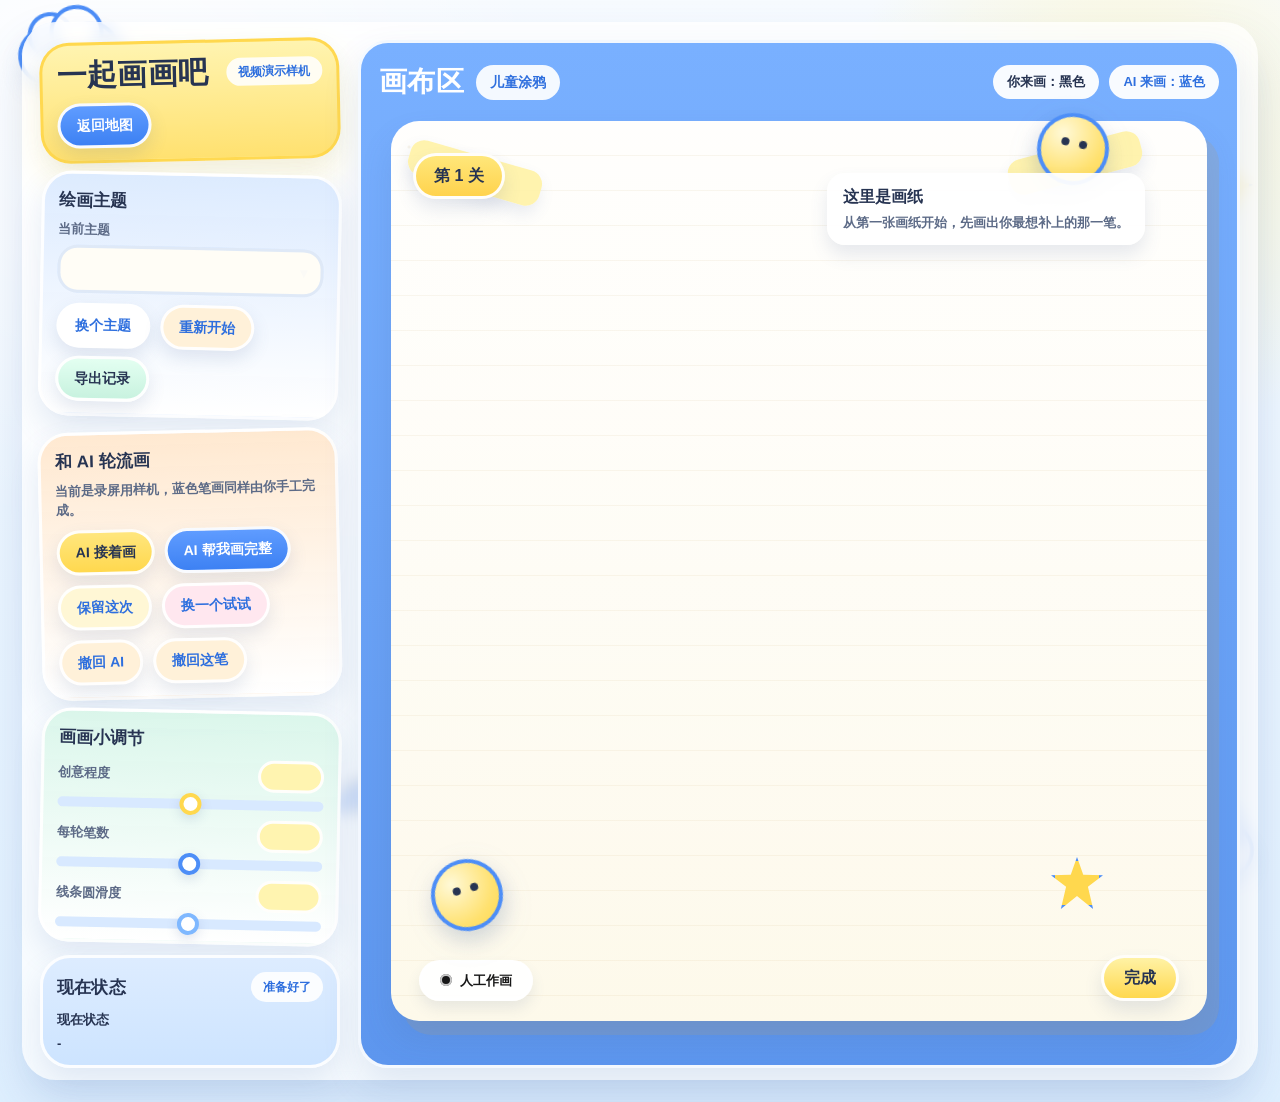
==== level.html @ 0982f095 "Split map and drawing into separate pages" ====
<!-- Copyright 2018 Google Inc. All Rights Reserved.
Licensed under the Apache License, Version 2.0 (the "License");
you may not use this file except in compliance with the License.
You may obtain a copy of the License at
    http://www.apache.org/licenses/LICENSE-2.0
Unless required by applicable law or agreed to in writing, software
distributed under the License is distributed on an "AS IS" BASIS,
WITHOUT WARRANTIES OR CONDITIONS OF ANY KIND, either express or implied.
See the License for the specific language governing permissions and
limitations under the License.
==============================================================================-->
<!DOCTYPE html>
<html>
  <head>
    <meta charset="utf-8">
    <meta http-equiv="X-UA-Compatible" content="IE=edge,chrome=1">
    <meta name="viewport" content="width=device-width, minimum-scale=1.0, initial-scale=1, user-scalable=yes">
    <meta http-equiv="Cache-Control" content="no-cache, no-store, must-revalidate">
    <meta http-equiv="Pragma" content="no-cache">
    <meta http-equiv="Expires" content="0">
    <link rel="stylesheet" href="./style.css?v=20260629-split">
    <title>一起画画吧 | 关卡画布</title>
  </head>
  <body>
    <div class="page-decor decor-cloud decor-cloud-left"></div>
    <div class="page-decor decor-cloud decor-cloud-right"></div>
    <div class="page-decor decor-star decor-star-top"></div>
    <div class="page-decor decor-star decor-star-right"></div>
    <div class="page-decor decor-rainbow"></div>
    <div class="page-decor decor-crayon"></div>

    <div class="app-shell">
      <section class="level-screen">
        <aside class="sidebar">
          <section class="card hero-card tilt-left">
            <div class="hero-card-top">
              <h1>一起画画吧</h1>
              <span class="hero-pill">视频演示样机</span>
            </div>
            <div class="button-row button-row-single hero-button-row">
              <button id="btnBackToMap">返回地图</button>
            </div>
          </section>

          <section class="card panel-card panel-blue tilt-right">
            <h2>绘画主题</h2>
            <label class="control-group control-block">
              <span class="control-label">当前主题</span>
              <div class="select-shell">
                <select id="selectModels"></select>
              </div>
            </label>
            <div class="button-row">
              <button id="btnRandom">换个主题</button>
              <button id="btnClear">重新开始</button>
            </div>
            <div class="button-row button-row-single">
              <button id="btnExport">导出记录</button>
            </div>
          </section>

          <section class="card panel-card panel-peach tilt-left">
            <h2>和 AI 轮流画</h2>
            <p class="panel-help">当前是录屏用样机，蓝色笔画同样由你手工完成。</p>
            <div class="button-row">
              <button id="btnGenerateAI">AI 接着画</button>
              <button id="btnGenerateFullAI">AI 帮我画完整</button>
            </div>
            <div class="button-row">
              <button id="btnKeepAI">保留这次</button>
              <button id="btnRetryAI">换一个试试</button>
            </div>
            <div class="button-row">
              <button id="btnUndoAI">撤回 AI</button>
              <button id="btnUndoUser">撤回这笔</button>
            </div>
          </section>

          <section class="card panel-card panel-mint tilt-right">
            <h2>画画小调节</h2>
            <div class="controls slider-stack">
              <label class="control-group control-slider">
                <div class="slider-head">
                  <span class="control-label">创意程度</span>
                  <input id="valueTemperature" type="number" min="0" max="1" step="0.05">
                </div>
                <input id="inputTemperature" type="range" min="0" max="1" step="0.05">
              </label>

              <label class="control-group control-slider">
                <div class="slider-head">
                  <span class="control-label">每轮笔数</span>
                  <input id="valueAIStrokeCount" type="number" min="1" max="5" step="1">
                </div>
                <input id="inputAIStrokeCount" type="range" min="1" max="5" step="1">
              </label>

              <label class="control-group control-slider">
                <div class="slider-head">
                  <span class="control-label">线条圆滑度</span>
                  <input id="valueSmoothingLevel" type="number" min="0" max="4" step="1">
                </div>
                <input id="inputSmoothingLevel" type="range" min="0" max="4" step="1">
              </label>
            </div>
          </section>

          <section class="card status-panel">
            <div class="status-top">
              <h2>现在状态</h2>
              <span class="status-badge" id="textLastAction">准备好了</span>
            </div>
            <div class="status-main">
              <div class="status-item">
                <strong>现在状态</strong>
                <span id="textStatusMessage">-</span>
              </div>
            </div>
          </section>
        </aside>

        <main class="stage">
          <div class="stage-card">
            <div class="stage-header">
              <div class="stage-header-main">
                <h2>画布区</h2>
                <span class="stage-theme-pill" id="textCurrentTheme">儿童涂鸦</span>
              </div>
              <div class="legend-pills">
                <span class="legend-pill legend-user">你来画：黑色</span>
                <span class="legend-pill legend-ai">AI 来画：蓝色</span>
              </div>
            </div>

            <div class="sketch-board">
              <div class="paper-tape paper-tape-left"></div>
              <div class="paper-tape paper-tape-right"></div>
              <div class="level-badge" id="textBoardLevel">第 1 关</div>
              <div class="board-note">
                <strong id="textBoardNoteTitle">这里是画纸</strong>
                <span id="textBoardNoteDescription">从第一张画纸开始，先画出你最想补上的那一笔。</span>
              </div>
              <div class="board-smile board-smile-top"></div>
              <div class="board-smile board-smile-bottom"></div>
              <div class="board-star board-star-bottom"></div>
              <div id="sketch">
                <canvas id="drawCanvas"></canvas>
                <div class="role-sticker role-human" id="roleSticker">人工作画</div>
                <button class="finish-sticker" id="btnFinish" type="button">完成</button>
                <div class="level-modal" id="levelModal" hidden>
                  <div class="level-modal-backdrop" data-close-modal="true"></div>
                  <div class="level-modal-card" role="dialog" aria-modal="true" aria-labelledby="levelModalTitle">
                    <div class="modal-star"></div>
                    <p class="level-modal-kicker">太棒啦</p>
                    <h3 id="levelModalTitle">闯关成功</h3>
                    <p class="level-modal-copy">这张画纸已经完成啦，回到地图继续冒险吧。</p>
                    <div class="level-modal-actions">
                      <button class="modal-secondary" id="btnCloseModal" type="button">再看一眼</button>
                      <button class="modal-primary" id="btnNextLevel" type="button">回到地图</button>
                    </div>
                  </div>
                </div>
              </div>
            </div>
          </div>
        </main>
      </section>
    </div>
    <script src="level-data.js"></script>
    <script src="ui-demo.js"></script>
  </body>
</html>
---- style.css ----
* {
  box-sizing: border-box;
}

:root {
  --bg-top: #f7fbff;
  --bg-bottom: #dff0ff;
  --ink: #273452;
  --muted: #5d6b87;
  --blue: #4d8ef7;
  --blue-deep: #2e6fde;
  --blue-soft: #dbeaff;
  --yellow: #ffd84e;
  --yellow-deep: #f7c52d;
  --yellow-soft: #fff4b7;
  --mint: #d9f6ea;
  --peach: #ffe7cd;
  --pink: #ffd9ef;
  --paper: #fffdf3;
  --paper-line: rgba(199, 171, 114, 0.16);
  --paper-dot: rgba(199, 171, 114, 0.18);
  --white: #ffffff;
  --shadow-soft: 0 18px 36px rgba(73, 104, 169, 0.14);
  --shadow-card: 0 14px 30px rgba(80, 110, 176, 0.14);
  --shadow-button: 0 8px 18px rgba(74, 99, 149, 0.14);
}

html,
body {
  min-height: 100%;
}

body {
  margin: 0;
  padding: 22px;
  overflow-x: hidden;
  color: var(--ink);
  background:
    radial-gradient(circle at 10% 10%, rgba(255, 255, 255, 0.9) 0%, transparent 28%),
    radial-gradient(circle at 88% 14%, rgba(255, 245, 189, 0.7) 0%, transparent 20%),
    linear-gradient(180deg, var(--bg-top) 0%, var(--bg-bottom) 100%);
  font: 400 16px/1.5 "Microsoft YaHei", "Noto Sans SC", "PingFang SC", "Segoe UI", sans-serif;
  -webkit-font-smoothing: antialiased;
  overscroll-behavior: none;
}

button,
select,
input {
  font: inherit;
}

button,
select,
input,
.role-sticker,
.finish-sticker {
  touch-action: manipulation;
}

.page-decor {
  position: fixed;
  z-index: 0;
  pointer-events: none;
}

.decor-cloud {
  width: 102px;
  height: 58px;
  border: 4px solid var(--blue);
  border-radius: 999px;
  background: rgba(255, 255, 255, 0.95);
  box-shadow: 0 12px 22px rgba(80, 110, 176, 0.1);
}

.decor-cloud::before,
.decor-cloud::after {
  content: "";
  position: absolute;
  border-radius: 999px;
  border: 4px solid var(--blue);
  background: rgba(255, 255, 255, 0.95);
}

.decor-cloud::before {
  left: 8px;
  top: -18px;
  width: 38px;
  height: 38px;
}

.decor-cloud::after {
  right: 10px;
  top: -22px;
  width: 46px;
  height: 46px;
}

.decor-cloud-left {
  top: 24px;
  left: 18px;
  transform: rotate(-7deg);
}

.decor-cloud-right {
  right: 26px;
  bottom: 24px;
  transform: rotate(9deg);
}

.decor-star,
.board-star {
  width: 52px;
  height: 52px;
  border: 4px solid var(--blue);
  background: var(--yellow);
  clip-path: polygon(50% 0%, 62% 34%, 100% 35%, 71% 57%, 81% 100%, 50% 75%, 19% 100%, 29% 57%, 0% 35%, 38% 34%);
}

.decor-star-top {
  top: 110px;
  left: 430px;
  transform: rotate(-12deg);
}

.decor-star-right {
  top: 160px;
  right: 28px;
  transform: rotate(14deg);
}

.decor-rainbow {
  right: 116px;
  bottom: 36px;
  width: 90px;
  height: 46px;
  border-top: 9px solid var(--blue);
  border-left: 9px solid transparent;
  border-right: 9px solid transparent;
  border-radius: 90px 90px 0 0;
}

.decor-rainbow::before,
.decor-rainbow::after {
  content: "";
  position: absolute;
  border-radius: 90px 90px 0 0;
}

.decor-rainbow::before {
  top: 8px;
  left: 8px;
  right: 8px;
  height: 24px;
  border-top: 9px solid var(--yellow);
}

.decor-rainbow::after {
  top: 18px;
  left: 18px;
  right: 18px;
  height: 16px;
  border-top: 9px solid #ffb7d8;
}

.decor-crayon {
  left: 340px;
  bottom: 98px;
  width: 104px;
  height: 30px;
  border: 3px solid var(--ink);
  border-radius: 18px;
  background: linear-gradient(90deg, #4d8ef7 0 76%, #86b4ff 76% 100%);
  transform: rotate(-16deg);
}

.decor-crayon::before {
  content: "";
  position: absolute;
  left: -18px;
  top: 4px;
  border-top: 11px solid transparent;
  border-bottom: 11px solid transparent;
  border-right: 18px solid var(--blue);
}

.decor-crayon::after {
  content: "";
  position: absolute;
  right: 14px;
  top: 4px;
  bottom: 4px;
  width: 16px;
  border-left: 3px solid rgba(255, 255, 255, 0.5);
  border-right: 3px solid rgba(255, 255, 255, 0.5);
}

.app-shell {
  position: relative;
  z-index: 1;
  max-width: 1600px;
  margin: 0 auto;
  padding: 18px 18px 12px;
  border-radius: 34px;
  background: rgba(255, 255, 255, 0.74);
  box-shadow: 0 24px 48px rgba(75, 108, 175, 0.16);
  backdrop-filter: blur(8px);
}

.map-screen,
.level-screen {
  width: 100%;
  animation: screenPop 0.28s ease;
}

.level-screen {
  display: flex;
  gap: 18px;
  align-items: stretch;
}

.map-shell {
  display: flex;
  gap: 18px;
  align-items: stretch;
  min-height: calc(100vh - 108px);
}

.map-sidebar {
  width: 320px;
  flex: 0 0 320px;
  display: flex;
  flex-direction: column;
  gap: 14px;
}

.map-stage {
  flex: 1 1 auto;
  min-width: 0;
  display: flex;
}

.map-board {
  position: relative;
  flex: 1 1 auto;
  min-height: 780px;
  padding: 24px;
  border-radius: 32px;
  border: 3px solid rgba(255, 255, 255, 0.94);
  background: linear-gradient(180deg, #7eb5ff 0%, #5f97ef 100%);
  box-shadow: var(--shadow-soft);
}

.map-board-header {
  display: flex;
  align-items: flex-start;
  justify-content: space-between;
  gap: 16px;
  margin-bottom: 18px;
  color: var(--white);
}

.map-board-title h2 {
  margin: 8px 0 0;
  font-size: 34px;
  line-height: 1.05;
  font-weight: 900;
}

.map-title-pill {
  display: inline-flex;
  align-items: center;
  min-height: 32px;
  padding: 5px 14px;
  border-radius: 999px;
  background: rgba(255, 255, 255, 0.92);
  color: var(--blue-deep);
  font-size: 13px;
  font-weight: 900;
}

.map-board-legend {
  display: flex;
  flex-wrap: wrap;
  justify-content: flex-end;
  gap: 10px;
}

.map-progress-stack {
  display: flex;
  flex-direction: column;
  gap: 10px;
  margin-top: 10px;
}

.map-progress-badge,
.map-current-card {
  padding: 12px 14px;
  border-radius: 22px;
  background: rgba(255, 255, 255, 0.84);
  box-shadow: 0 10px 18px rgba(71, 96, 149, 0.09);
}

.map-progress-badge strong,
.map-current-card p {
  display: block;
}

.map-progress-badge strong {
  font-size: 13px;
  color: var(--muted);
}

.map-progress-badge span {
  display: inline-block;
  margin-top: 4px;
  font-size: 24px;
  font-weight: 900;
  color: var(--ink);
}

.map-current-sticker {
  display: inline-flex;
  align-items: center;
  min-height: 36px;
  padding: 7px 16px;
  border-radius: 999px;
  background: linear-gradient(180deg, #fff1a3 0%, #ffd84e 100%);
  font-weight: 900;
  box-shadow: 0 8px 14px rgba(71, 96, 149, 0.1);
}

.map-current-card p {
  margin: 10px 0 0;
  color: var(--muted);
  font-size: 14px;
  font-weight: 700;
}

.map-network {
  position: relative;
  min-height: 660px;
  border-radius: 30px;
  overflow: hidden;
  background:
    radial-gradient(circle at 18% 16%, rgba(255, 255, 255, 0.28) 0%, transparent 20%),
    radial-gradient(circle at 82% 22%, rgba(255, 244, 182, 0.34) 0%, transparent 18%),
    linear-gradient(180deg, rgba(255, 255, 255, 0.18) 0%, rgba(255, 255, 255, 0.08) 100%);
}

.map-path {
  position: absolute;
  inset: 0;
  width: 100%;
  height: 100%;
}

.map-path path {
  fill: none;
  stroke: rgba(255, 248, 219, 0.98);
  stroke-width: 24;
  stroke-linecap: round;
  stroke-dasharray: 20 18;
  filter: drop-shadow(0 8px 12px rgba(71, 96, 149, 0.12));
}

.map-decoration {
  position: absolute;
  pointer-events: none;
}

.map-decoration-cloud {
  width: 88px;
  height: 48px;
  border: 4px solid rgba(255, 255, 255, 0.98);
  border-radius: 999px;
  background: rgba(255, 255, 255, 0.88);
  box-shadow: 0 10px 16px rgba(71, 96, 149, 0.08);
}

.map-decoration-cloud::before,
.map-decoration-cloud::after {
  content: "";
  position: absolute;
  border-radius: 999px;
  background: inherit;
  border: inherit;
}

.map-decoration-cloud::before {
  left: 10px;
  top: -16px;
  width: 28px;
  height: 28px;
}

.map-decoration-cloud::after {
  right: 8px;
  top: -18px;
  width: 34px;
  height: 34px;
}

.map-cloud-one {
  left: 54px;
  top: 40px;
  transform: rotate(-6deg);
}

.map-cloud-two {
  right: 78px;
  top: 112px;
  transform: rotate(9deg);
}

.map-decoration-star {
  width: 44px;
  height: 44px;
  border: 4px solid var(--blue);
  background: var(--yellow);
  clip-path: polygon(50% 0%, 62% 34%, 100% 35%, 71% 57%, 81% 100%, 50% 75%, 19% 100%, 29% 57%, 0% 35%, 38% 34%);
}

.map-star-one {
  right: 164px;
  bottom: 112px;
  transform: rotate(10deg);
}

.map-star-two {
  left: 280px;
  bottom: 70px;
  transform: rotate(-12deg);
}

.level-node {
  position: absolute;
  width: 148px;
  min-height: 120px;
  padding: 14px 12px 12px;
  border: 4px solid rgba(255, 255, 255, 0.96);
  border-radius: 34px;
  background: linear-gradient(180deg, #fffdf5 0%, #ffeeb8 100%);
  color: var(--ink);
  box-shadow: 0 14px 22px rgba(71, 96, 149, 0.16);
  display: flex;
  flex-direction: column;
  align-items: center;
  justify-content: center;
  gap: 8px;
  text-align: center;
  transform: rotate(-2deg);
}

.level-node:nth-of-type(even) {
  transform: rotate(2deg);
}

.level-node:hover:not([disabled]) {
  transform: translateY(-3px) rotate(0deg) scale(1.02);
}

.level-node-num {
  display: inline-flex;
  align-items: center;
  justify-content: center;
  width: 42px;
  height: 42px;
  border-radius: 50%;
  background: linear-gradient(180deg, #5f9cff 0%, #3d81f3 100%);
  color: var(--white);
  font-size: 20px;
  font-weight: 900;
  box-shadow: inset 0 -3px 0 rgba(0, 0, 0, 0.08);
}

.level-node-title {
  font-size: 15px;
  line-height: 1.2;
  font-weight: 900;
}

.level-node::after {
  content: "可进入";
  display: inline-flex;
  align-items: center;
  justify-content: center;
  min-height: 28px;
  padding: 3px 12px;
  border-radius: 999px;
  background: rgba(255, 255, 255, 0.88);
  color: var(--muted);
  font-size: 12px;
  font-weight: 900;
}

.level-node.is-recommended {
  background: linear-gradient(180deg, #fff7b9 0%, #ffd95d 100%);
  box-shadow:
    0 18px 28px rgba(255, 216, 78, 0.24),
    0 14px 22px rgba(71, 96, 149, 0.14);
}

.level-node.is-recommended::after {
  content: "当前关";
  color: var(--blue-deep);
}

.level-node.is-completed {
  background: linear-gradient(180deg, #ecfff6 0%, #d5f4e5 100%);
}

.level-node.is-completed::before {
  content: "★";
  position: absolute;
  top: -14px;
  right: -10px;
  display: inline-flex;
  align-items: center;
  justify-content: center;
  width: 38px;
  height: 38px;
  border: 3px solid rgba(255, 255, 255, 0.96);
  border-radius: 50%;
  background: linear-gradient(180deg, #ffe77a 0%, #ffd34d 100%);
  color: var(--ink);
  font-size: 16px;
  box-shadow: 0 8px 14px rgba(71, 96, 149, 0.14);
}

.level-node.is-completed::after {
  content: "已完成";
  color: #15714d;
}

.level-node.is-selected {
  outline: 4px solid rgba(255, 255, 255, 0.85);
  outline-offset: 4px;
}

.level-node-1 {
  left: 72px;
  top: 78px;
}

.level-node-2 {
  left: 264px;
  top: 150px;
}

.level-node-3 {
  left: 462px;
  top: 224px;
}

.level-node-4 {
  left: 648px;
  top: 182px;
}

.level-node-5 {
  right: 130px;
  top: 286px;
}

.level-node-6 {
  right: 54px;
  bottom: 70px;
}

.sidebar {
  width: 300px;
  flex: 0 0 300px;
  display: flex;
  flex-direction: column;
  gap: 12px;
  align-self: stretch;
}

.stage {
  flex: 1 1 auto;
  min-width: 0;
  display: flex;
  align-self: stretch;
}

.card,
.stage-card {
  position: relative;
  overflow: visible;
  border-radius: 30px;
  border: 3px solid rgba(255, 255, 255, 0.92);
  box-shadow: var(--shadow-card);
}

.card {
  padding: 14px 14px 12px;
}

.tilt-left {
  transform: rotate(-1.3deg);
}

.tilt-right {
  transform: rotate(1.2deg);
}

.hero-card {
  background: linear-gradient(180deg, #fff4b0 0%, #ffe170 100%);
  border-color: rgba(255, 216, 78, 0.96);
  box-shadow:
    0 18px 34px rgba(255, 216, 78, 0.2),
    0 8px 18px rgba(77, 142, 247, 0.08);
}

.hero-card-top {
  display: flex;
  align-items: center;
  justify-content: space-between;
  gap: 12px;
}

.hero-card h1,
.panel-card h2,
.status-panel h2,
.stage-header h2 {
  margin: 0;
  font-weight: 900;
  letter-spacing: 0.01em;
}

.hero-card h1 {
  font-size: 30px;
  line-height: 1.08;
}

.hero-card p,
.panel-help {
  margin: 6px 0 0;
  color: var(--muted);
  font-weight: 700;
  font-size: 13px;
}

.hero-pill,
.status-badge,
.legend-pill,
.board-footer-pill,
.status-tag {
  display: inline-flex;
  align-items: center;
  justify-content: center;
  border-radius: 999px;
  font-weight: 800;
}

.hero-pill {
  min-height: 28px;
  padding: 4px 12px;
  background: rgba(255, 255, 255, 0.88);
  color: var(--blue-deep);
  font-size: 12px;
}

.panel-card {
  background: rgba(255, 255, 255, 0.97);
}

.panel-blue {
  background: linear-gradient(180deg, rgba(219, 234, 255, 0.95) 0%, rgba(255, 255, 255, 0.96) 100%);
}

.panel-peach {
  background: linear-gradient(180deg, rgba(255, 231, 205, 0.92) 0%, rgba(255, 255, 255, 0.97) 100%);
}

.panel-mint {
  background: linear-gradient(180deg, rgba(217, 246, 234, 0.94) 0%, rgba(255, 255, 255, 0.97) 100%);
}

.panel-card h2,
.status-panel h2 {
  font-size: 17px;
}

.control-group {
  display: flex;
  flex-direction: column;
  gap: 6px;
}

.control-block {
  margin-top: 6px;
}

.control-label {
  color: var(--muted);
  font-size: 13px;
  font-weight: 800;
}

.select-shell {
  position: relative;
}

.select-shell::after {
  content: "▾";
  position: absolute;
  right: 16px;
  top: 50%;
  transform: translateY(-50%);
  color: var(--blue-deep);
  font-size: 14px;
  font-weight: 900;
  pointer-events: none;
}

.sidebar button,
.sidebar select,
.sidebar input,
.sidebar label {
  position: relative;
  z-index: 2;
}

select {
  width: 100%;
  height: 48px;
  padding: 0 44px 0 16px;
  border: 3px solid rgba(77, 142, 247, 0.18);
  border-radius: 20px;
  outline: none;
  appearance: none;
  background: rgba(255, 253, 246, 0.98);
  color: var(--ink);
  font-weight: 800;
}

.button-row {
  display: flex;
  flex-wrap: wrap;
  gap: 10px;
  margin-top: 10px;
}

.button-row-single {
  margin-top: 8px;
}

button {
  min-height: 42px;
  padding: 9px 16px;
  border: 3px solid rgba(255, 255, 255, 0.96);
  border-radius: 999px;
  background: var(--white);
  color: var(--blue-deep);
  font-size: 14px;
  font-weight: 900;
  cursor: pointer;
  box-shadow: var(--shadow-button);
  transition: transform 0.14s ease, box-shadow 0.14s ease, background 0.14s ease;
}

button:hover:not([disabled]) {
  transform: translateY(-2px) scale(1.015);
}

button:active:not([disabled]) {
  transform: translateY(1px) scale(0.995);
}

button[disabled] {
  opacity: 0.46;
  cursor: not-allowed;
}

#btnGenerateAI {
  background: linear-gradient(180deg, #ffe67d 0%, #ffd84e 100%);
  color: var(--ink);
}

#btnGenerateFullAI {
  background: linear-gradient(180deg, #5f9cff 0%, #3d81f3 100%);
  color: var(--white);
}

#btnKeepAI {
  background: #fff7d5;
}

#btnRetryAI {
  background: #ffe7ef;
}

#btnUndoAI,
#btnUndoUser,
#btnClear {
  background: #fff1d9;
}

#btnExport {
  background: linear-gradient(180deg, #e3fff1 0%, #c8f2df 100%);
  color: var(--ink);
}

.slider-stack {
  display: flex;
  flex-direction: column;
  gap: 10px;
  margin-top: 6px;
}

.control-slider {
  gap: 8px;
}

.slider-head {
  display: flex;
  align-items: center;
  justify-content: space-between;
  gap: 10px;
}

.slider-head input[type="number"] {
  width: 66px;
  height: 32px;
  border: 3px solid rgba(255, 255, 255, 0.95);
  border-radius: 999px;
  background: #fff4b0;
  color: var(--blue-deep);
  text-align: center;
  font-weight: 900;
  outline: none;
}

input[type="range"] {
  width: 100%;
  height: 10px;
  margin: 0;
  outline: none;
  appearance: none;
  border-radius: 999px;
  background: #d8e9ff;
}

input[type="range"]::-webkit-slider-thumb {
  appearance: none;
  width: 22px;
  height: 22px;
  border: 4px solid var(--yellow);
  border-radius: 50%;
  background: var(--white);
  box-shadow: 0 4px 12px rgba(75, 102, 159, 0.18);
}

#inputAIStrokeCount::-webkit-slider-thumb {
  border-color: var(--blue);
}

#inputSmoothingLevel::-webkit-slider-thumb {
  border-color: #7fb8ff;
}

.status-panel {
  flex: 1 1 auto;
  display: flex;
  flex-direction: column;
  justify-content: flex-start;
  background: linear-gradient(180deg, #ddecff 0%, #cde4ff 100%);
}

.status-panel.card {
  margin-top: auto;
}

.status-top {
  display: flex;
  align-items: center;
  justify-content: space-between;
  gap: 8px;
}

.status-badge {
  min-height: 30px;
  padding: 5px 12px;
  background: rgba(255, 255, 255, 0.9);
  color: var(--blue-deep);
  font-size: 12px;
}

.status-main {
  margin-top: 8px;
}

.status-item {
  display: flex;
  flex-direction: column;
  gap: 4px;
  font-size: 13px;
}

.status-item span {
  font-weight: 800;
}

.status-tags {
  display: flex;
  flex-wrap: wrap;
  gap: 8px;
  margin-top: 10px;
}

.status-tag {
  min-height: 30px;
  padding: 6px 10px;
  gap: 4px;
  background: rgba(255, 255, 255, 0.9);
  font-size: 11px;
  color: var(--ink);
}

.stage-card {
  flex: 1 1 auto;
  height: 100%;
  min-height: 0;
  padding: 18px 18px 16px;
  background: linear-gradient(180deg, #79b0ff 0%, #5d96ee 100%);
  box-shadow: var(--shadow-soft);
}

.stage-header {
  display: flex;
  align-items: center;
  justify-content: space-between;
  gap: 16px;
  margin-bottom: 10px;
  color: var(--white);
}

.stage-header-main {
  display: flex;
  align-items: center;
  gap: 12px;
  flex-wrap: wrap;
}

.stage-theme-pill {
  display: inline-flex;
  align-items: center;
  min-height: 34px;
  padding: 7px 14px;
  border-radius: 999px;
  background: rgba(255, 255, 255, 0.92);
  color: var(--blue-deep);
  font-size: 14px;
  font-weight: 900;
}

.hero-button-row {
  margin-top: 12px;
}

#btnBackToMap,
#btnStartCurrentLevel {
  background: linear-gradient(180deg, #5f9cff 0%, #3d81f3 100%);
  color: var(--white);
}

.legend-map-current {
  color: var(--blue-deep);
}

.legend-map-done {
  color: #15714d;
}

.legend-map-free {
  color: var(--ink);
}

.stage-header h2 {
  font-size: 28px;
}

.legend-pills {
  display: flex;
  flex-wrap: wrap;
  justify-content: flex-end;
  gap: 10px;
}

.legend-pill {
  min-height: 34px;
  padding: 7px 14px;
  background: rgba(255, 255, 255, 0.95);
  color: var(--ink);
  font-size: 13px;
}

.legend-ai {
  color: var(--blue-deep);
}

.sketch-board {
  position: relative;
  min-height: 0;
  border-radius: 30px;
}

.paper-tape {
  position: absolute;
  z-index: 3;
  width: 136px;
  height: 36px;
  border-radius: 14px;
  background: rgba(255, 242, 168, 0.92);
  box-shadow: 0 8px 16px rgba(75, 102, 159, 0.12);
}

.paper-tape-left {
  left: 28px;
  top: 34px;
  transform: rotate(16deg);
}

.paper-tape-right {
  right: 76px;
  top: 24px;
  transform: rotate(-15deg);
}

.board-note {
  position: absolute;
  top: 52px;
  right: 74px;
  z-index: 4;
  display: flex;
  flex-direction: column;
  gap: 4px;
  padding: 12px 16px;
  border-radius: 18px;
  background: rgba(255, 255, 255, 0.94);
  box-shadow: 0 10px 18px rgba(71, 96, 149, 0.13);
}

.board-note strong {
  font-size: 16px;
}

.board-note span {
  color: var(--muted);
  font-size: 13px;
  font-weight: 700;
}

.board-smile {
  position: absolute;
  z-index: 3;
  width: 72px;
  height: 72px;
  border: 4px solid var(--blue);
  border-radius: 50%;
  background: radial-gradient(circle at 30% 28%, #fff9d7 0%, #ffe16f 66%, #ffd84e 100%);
  box-shadow: 0 10px 18px rgba(71, 96, 149, 0.14);
  filter: drop-shadow(0 8px 14px rgba(74, 99, 149, 0.12));
  pointer-events: none;
}

.board-smile::before,
.board-smile::after {
  content: "";
  position: absolute;
  top: 22px;
  width: 8px;
  height: 8px;
  border-radius: 50%;
  background: var(--ink);
}

.board-smile::before {
  left: 19px;
}

.board-smile::after {
  right: 19px;
}

.board-smile-top {
  top: -8px;
  right: 110px;
  transform: rotate(12deg);
}

.board-smile-bottom {
  left: 52px;
  bottom: 90px;
  transform: rotate(-15deg);
}

.board-smile-top::selection,
.board-smile-bottom::selection {
  background: transparent;
}

.board-star-bottom {
  position: absolute;
  right: 116px;
  bottom: 112px;
  z-index: 3;
  filter: drop-shadow(0 8px 14px rgba(74, 99, 149, 0.12));
}

.level-badge,
.role-sticker,
.finish-sticker,
.level-modal-kicker {
  display: inline-flex;
  align-items: center;
  justify-content: center;
  border-radius: 999px;
  font-weight: 900;
}

.level-badge {
  position: absolute;
  top: 32px;
  left: 34px;
  z-index: 4;
  min-height: 42px;
  padding: 8px 18px;
  border: 3px solid rgba(255, 255, 255, 0.96);
  background: linear-gradient(180deg, #ffe77a 0%, #ffd34d 100%);
  color: var(--ink);
  box-shadow: 0 10px 18px rgba(71, 96, 149, 0.13);
}

#sketch {
  position: relative;
  z-index: 2;
  width: calc(100% - 24px);
  max-width: 1160px;
  height: 900px;
  margin: 18px auto 0;
  overflow: hidden;
  border-radius: 28px;
  background:
    linear-gradient(180deg, rgba(255, 255, 255, 0.72) 0%, rgba(255, 255, 255, 0.5) 100%),
    linear-gradient(180deg, #fffdf7 0%, #fbf3d5 100%);
  box-shadow:
    12px 14px 0 rgba(183, 157, 107, 0.18),
    0 18px 32px rgba(74, 99, 149, 0.14);
}

#sketch::before {
  content: "";
  position: absolute;
  inset: 0;
  pointer-events: none;
  background:
    radial-gradient(circle at 18px 26px, var(--paper-dot) 0 1px, transparent 2px),
    radial-gradient(circle at 52px 46px, var(--paper-dot) 0 1px, transparent 2px),
    repeating-linear-gradient(180deg, transparent 0 34px, var(--paper-line) 34px 35px);
  opacity: 0.65;
}

#sketch canvas {
  display: block;
  width: 100% !important;
  height: 100% !important;
  border-radius: 28px;
  touch-action: none;
  -webkit-user-select: none;
  user-select: none;
  -webkit-touch-callout: none;
}

.role-sticker {
  position: absolute;
  left: 28px;
  bottom: 20px;
  z-index: 3;
  min-height: 36px;
  padding: 8px 18px;
  border: 3px solid rgba(255, 255, 255, 0.96);
  background: rgba(255, 255, 255, 0.92);
  color: var(--ink);
  font-size: 13px;
  box-shadow: 0 8px 14px rgba(71, 96, 149, 0.11);
}

.role-sticker::before {
  content: "";
  width: 12px;
  height: 12px;
  margin-right: 8px;
  border-radius: 50%;
  background: currentColor;
  box-shadow: inset 0 0 0 2px rgba(255, 255, 255, 0.76);
}

.role-human {
  background: rgba(255, 255, 255, 0.92);
  color: #171717;
}

.role-ai {
  background: rgba(225, 238, 255, 0.96);
  color: #3972ff;
}

.finish-sticker {
  position: absolute;
  right: 28px;
  bottom: 20px;
  z-index: 3;
  min-height: 44px;
  padding: 8px 20px;
  border: 3px solid rgba(255, 255, 255, 0.96);
  background: linear-gradient(180deg, #fff2a5 0%, #ffd84e 100%);
  color: var(--ink);
  font-size: 16px;
  box-shadow: 0 10px 18px rgba(71, 96, 149, 0.14);
}

.finish-sticker:hover:not([disabled]) {
  transform: translateY(-2px) rotate(-1deg);
}

.level-modal[hidden] {
  display: none;
}

.level-modal {
  position: absolute;
  inset: 0;
  z-index: 6;
}

.level-modal-backdrop {
  position: absolute;
  inset: 0;
  background: rgba(39, 52, 82, 0.22);
  backdrop-filter: blur(4px);
}

.level-modal-card {
  position: absolute;
  top: 50%;
  left: 50%;
  width: min(460px, calc(100% - 36px));
  padding: 26px 24px 22px;
  border: 4px solid rgba(255, 255, 255, 0.98);
  border-radius: 34px;
  background:
    radial-gradient(circle at top left, rgba(255, 255, 255, 0.85) 0%, transparent 28%),
    linear-gradient(180deg, #fff8cf 0%, #ffe6b7 100%);
  box-shadow: 0 28px 48px rgba(39, 52, 82, 0.24);
  transform: translate(-50%, -50%) rotate(-1deg);
  text-align: center;
}

.modal-star {
  position: absolute;
  top: -22px;
  right: 24px;
  width: 54px;
  height: 54px;
  border: 4px solid var(--blue);
  background: var(--yellow);
  clip-path: polygon(50% 0%, 62% 34%, 100% 35%, 71% 57%, 81% 100%, 50% 75%, 19% 100%, 29% 57%, 0% 35%, 38% 34%);
  transform: rotate(14deg);
}

.level-modal-kicker {
  min-height: 32px;
  padding: 4px 14px;
  margin: 0 auto 10px;
  background: rgba(255, 255, 255, 0.92);
  color: var(--blue-deep);
  font-size: 13px;
}

.level-modal-card h3 {
  margin: 0;
  font-size: 34px;
  line-height: 1.08;
}

.level-modal-copy {
  margin: 12px 0 0;
  color: var(--muted);
  font-size: 15px;
  font-weight: 700;
}

.level-modal-actions {
  display: flex;
  justify-content: center;
  gap: 12px;
  margin-top: 18px;
}

.modal-primary {
  background: linear-gradient(180deg, #5f9cff 0%, #3d81f3 100%);
  color: var(--white);
}

.modal-secondary {
  background: rgba(255, 255, 255, 0.94);
  color: var(--ink);
}

@keyframes screenPop {
  from {
    opacity: 0;
    transform: translateY(10px);
  }

  to {
    opacity: 1;
    transform: translateY(0);
  }
}

@media (pointer: coarse) {
  body {
    padding: 18px;
  }

  .app-shell {
    padding: 20px 20px 16px;
  }

  button {
    min-height: 52px;
    padding: 12px 18px;
    font-size: 16px;
  }

  select {
    height: 56px;
    padding-inline: 18px 50px;
    font-size: 16px;
  }

  .slider-head input[type="number"] {
    width: 78px;
    height: 40px;
    font-size: 16px;
  }

  input[type="range"] {
    height: 14px;
  }

  input[type="range"]::-webkit-slider-thumb {
    width: 28px;
    height: 28px;
  }

  .control-label,
  .panel-help,
  .status-item,
  .legend-pill,
  .role-sticker,
  .finish-sticker {
    font-size: 15px;
  }

  .role-sticker {
    min-height: 44px;
    padding: 10px 20px;
  }

  .finish-sticker {
    min-height: 52px;
    padding: 10px 24px;
    font-size: 18px;
  }

  .level-modal-actions button {
    min-height: 52px;
  }

  .level-node {
    width: 164px;
    min-height: 130px;
    padding: 16px 14px 14px;
  }

  .level-node-num {
    width: 48px;
    height: 48px;
    font-size: 22px;
  }
}

select:focus-visible,
button:focus-visible,
input:focus-visible {
  outline: 3px solid rgba(255, 216, 78, 0.95);
  outline-offset: 2px;
}

@media (max-width: 1220px) {
  .sidebar {
    width: 100%;
    flex-basis: auto;
  }

  .map-shell,
  .level-screen {
    flex-direction: column;
    min-height: auto;
  }

  .map-sidebar {
    width: 100%;
    flex-basis: auto;
  }

  .map-board {
    min-height: 860px;
  }

  .map-board-header {
    flex-direction: column;
    align-items: flex-start;
  }

  .stage-card {
    min-height: 760px;
  }

  .stage-header {
    flex-direction: column;
    align-items: flex-start;
  }

  .board-note {
    right: 30px;
  }

  #sketch {
    width: 100%;
    height: 68vw;
    max-height: 760px;
  }
}

@media (max-width: 1220px) and (min-width: 900px) and (orientation: landscape) {
  body {
    padding: 12px;
  }

  .map-shell,
  .level-screen {
    flex-direction: row;
    align-items: stretch;
    gap: 14px;
    min-height: calc(100vh - 24px);
  }

  .map-sidebar,
  .sidebar {
    width: 292px;
    flex: 0 0 292px;
    gap: 10px;
  }

  .card {
    padding: 12px 12px 10px;
  }

  .hero-card h1 {
    font-size: 26px;
  }

  .panel-card h2,
  .status-panel h2 {
    font-size: 16px;
  }

  .status-tags {
    gap: 6px;
  }

  .status-tag {
    min-height: 28px;
    padding: 5px 8px;
  }

  .map-stage,
  .stage {
    min-width: 0;
  }

  .map-board {
    min-height: 0;
    height: 100%;
    padding: 18px;
  }

  .map-network {
    min-height: 520px;
  }

  .level-node {
    width: 132px;
    min-height: 106px;
    padding: 12px 10px 10px;
  }

  .level-node-title {
    font-size: 14px;
  }

  .level-node-1 {
    left: 36px;
    top: 78px;
  }

  .level-node-2 {
    left: 190px;
    top: 140px;
  }

  .level-node-3 {
    left: 340px;
    top: 206px;
  }

  .level-node-4 {
    left: 502px;
    top: 168px;
  }

  .level-node-5 {
    right: 110px;
    top: 258px;
  }

  .level-node-6 {
    right: 26px;
    bottom: 54px;
  }

  .stage-card {
    min-height: 0;
    height: 100%;
    padding: 14px 14px 12px;
  }

  .stage-header {
    flex-direction: row;
    align-items: center;
    margin-bottom: 8px;
  }

  .stage-header h2 {
    font-size: 24px;
  }

  .legend-pills {
    gap: 8px;
  }

  .legend-pill {
    min-height: 30px;
    padding: 6px 12px;
    font-size: 12px;
  }

  .board-note {
    right: 26px;
    top: 46px;
    max-width: 240px;
  }

  #sketch {
    width: 100%;
    height: min(70vh, 760px);
    min-height: 520px;
    margin-top: 12px;
  }

  .role-sticker {
    left: 18px;
    bottom: 16px;
  }

  .finish-sticker {
    right: 18px;
    bottom: 16px;
  }
}

@media (max-width: 820px) {
  body {
    padding: 14px;
  }

  .app-shell {
    padding: 18px;
    border-radius: 28px;
  }

  .card,
  .stage-card {
    border-radius: 28px;
  }

  .map-board {
    min-height: 980px;
    padding: 18px;
  }

  .map-network {
    min-height: 860px;
  }

  .button-row {
    flex-direction: column;
  }

  button {
    width: 100%;
  }

  .board-note,
  .board-smile,
  .board-star-bottom,
  .level-badge {
    display: none;
  }

  .role-sticker,
  .finish-sticker {
    bottom: 14px;
  }

  .role-sticker {
    left: 14px;
    padding-inline: 14px;
  }

  .finish-sticker {
    right: 14px;
    min-height: 40px;
    padding-inline: 16px;
  }

  .level-modal-card {
    width: min(420px, calc(100% - 24px));
    padding: 22px 18px 18px;
    transform: translate(-50%, -50%);
  }

  .level-modal-card h3 {
    font-size: 28px;
  }

  .level-modal-actions {
    flex-direction: column;
  }

  .level-node {
    width: 132px;
    min-height: 106px;
    padding: 12px 10px 10px;
  }

  .level-node-title {
    font-size: 14px;
  }

  .level-node-1 {
    left: 18px;
    top: 96px;
  }

  .level-node-2 {
    right: 18px;
    top: 192px;
  }

  .level-node-3 {
    left: 42px;
    top: 328px;
  }

  .level-node-4 {
    right: 28px;
    top: 454px;
  }

  .level-node-5 {
    left: 44px;
    top: 592px;
    right: auto;
  }

  .level-node-6 {
    right: 18px;
    left: auto;
    bottom: 72px;
  }

  .map-path path {
    stroke-width: 18;
  }

  #sketch {
    min-height: 520px;
    height: 62vw;
    margin-top: 34px;
    width: 100%;
  }
}
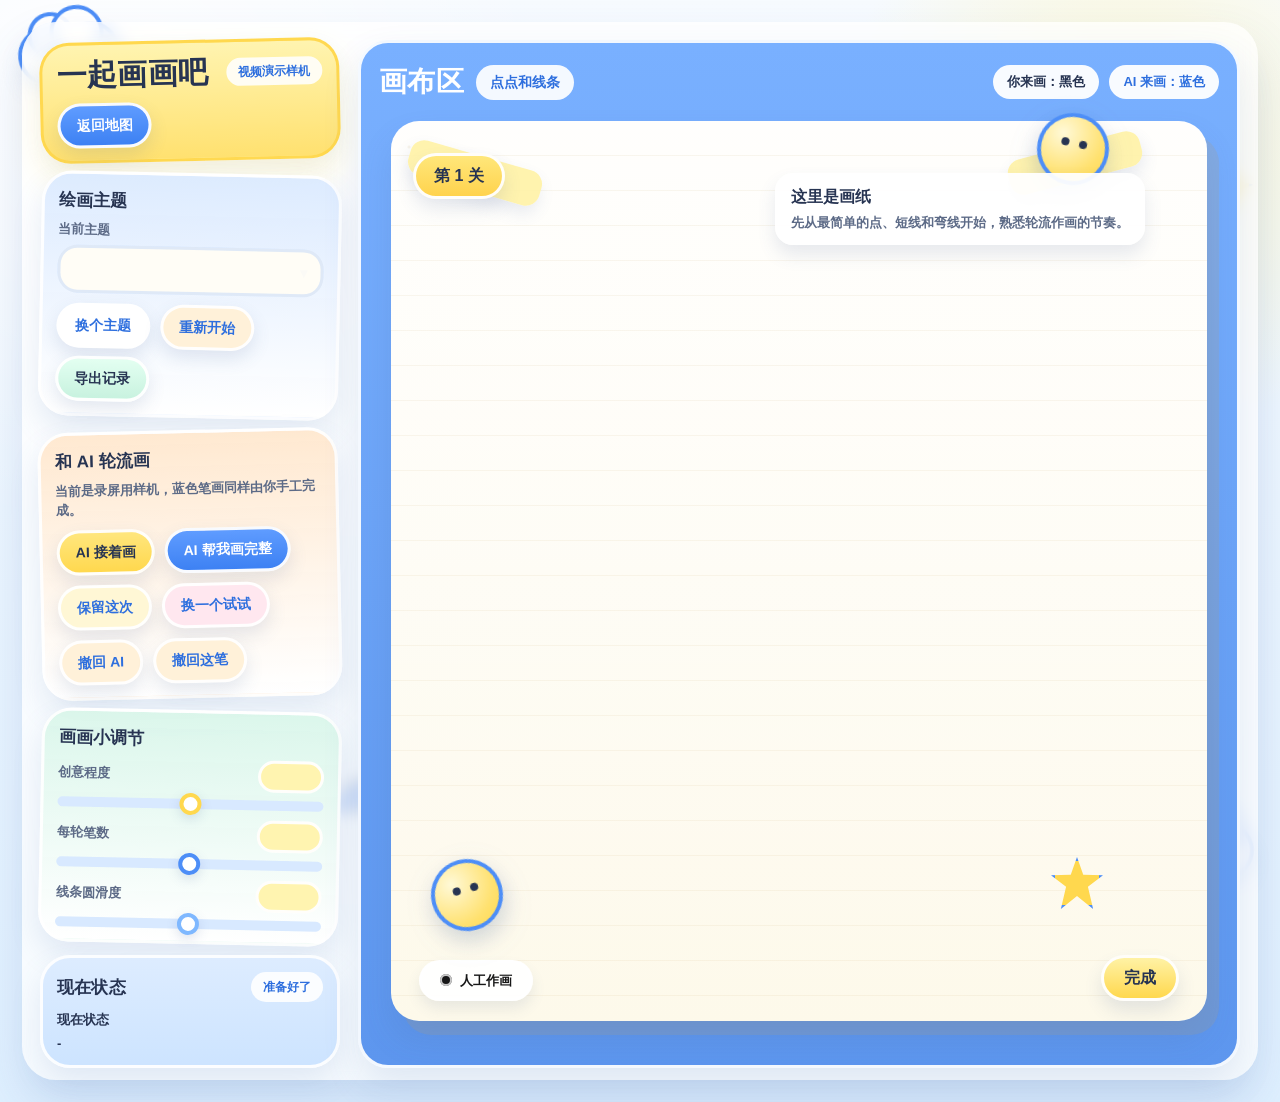
==== commit 3070cb4f: "Make map levels open canvas via direct links" ====
--- a/level.html
+++ b/level.html
@@ -124,7 +124,7 @@
             <div class="stage-header">
               <div class="stage-header-main">
                 <h2>画布区</h2>
-                <span class="stage-theme-pill" id="textCurrentTheme">儿童涂鸦</span>
+                <span class="stage-theme-pill" id="textCurrentTheme">点点和线条</span>
               </div>
               <div class="legend-pills">
                 <span class="legend-pill legend-user">你来画：黑色</span>
@@ -138,7 +138,7 @@
               <div class="level-badge" id="textBoardLevel">第 1 关</div>
               <div class="board-note">
                 <strong id="textBoardNoteTitle">这里是画纸</strong>
-                <span id="textBoardNoteDescription">从第一张画纸开始，先画出你最想补上的那一笔。</span>
+                <span id="textBoardNoteDescription">先从最简单的点、短线和弯线开始，熟悉轮流作画的节奏。</span>
               </div>
               <div class="board-smile board-smile-top"></div>
               <div class="board-smile board-smile-bottom"></div>
--- a/style.css
+++ b/style.css
@@ -46,13 +46,17 @@
 
 button,
 select,
-input {
+input,
+.button-link,
+.level-node {
   font: inherit;
 }
 
 button,
 select,
 input,
+.button-link,
+.level-node,
 .role-sticker,
 .finish-sticker {
   touch-action: manipulation;
@@ -449,6 +453,7 @@
   justify-content: center;
   gap: 8px;
   text-align: center;
+  text-decoration: none;
   transform: rotate(-2deg);
 }
 
@@ -456,7 +461,7 @@
   transform: rotate(2deg);
 }
 
-.level-node:hover:not([disabled]) {
+.level-node:hover {
   transform: translateY(-3px) rotate(0deg) scale(1.02);
 }
 
@@ -747,13 +752,18 @@
   margin-top: 8px;
 }
 
-button {
+button,
+.button-link {
+  display: inline-flex;
+  align-items: center;
+  justify-content: center;
   min-height: 42px;
   padding: 9px 16px;
   border: 3px solid rgba(255, 255, 255, 0.96);
   border-radius: 999px;
   background: var(--white);
   color: var(--blue-deep);
+  text-decoration: none;
   font-size: 14px;
   font-weight: 900;
   cursor: pointer;
@@ -761,11 +771,13 @@
   transition: transform 0.14s ease, box-shadow 0.14s ease, background 0.14s ease;
 }
 
-button:hover:not([disabled]) {
+button:hover:not([disabled]),
+.button-link:hover {
   transform: translateY(-2px) scale(1.015);
 }
 
-button:active:not([disabled]) {
+button:active:not([disabled]),
+.button-link:active {
   transform: translateY(1px) scale(0.995);
 }
 
@@ -1331,7 +1343,8 @@
     padding: 20px 20px 16px;
   }
 
-  button {
+  button,
+  .button-link {
     min-height: 52px;
     padding: 12px 18px;
     font-size: 16px;
@@ -1397,7 +1410,9 @@
 
 select:focus-visible,
 button:focus-visible,
-input:focus-visible {
+input:focus-visible,
+.button-link:focus-visible,
+.level-node:focus-visible {
   outline: 3px solid rgba(255, 216, 78, 0.95);
   outline-offset: 2px;
 }
@@ -1623,7 +1638,8 @@
     flex-direction: column;
   }
 
-  button {
+  button,
+  .button-link {
     width: 100%;
   }
 
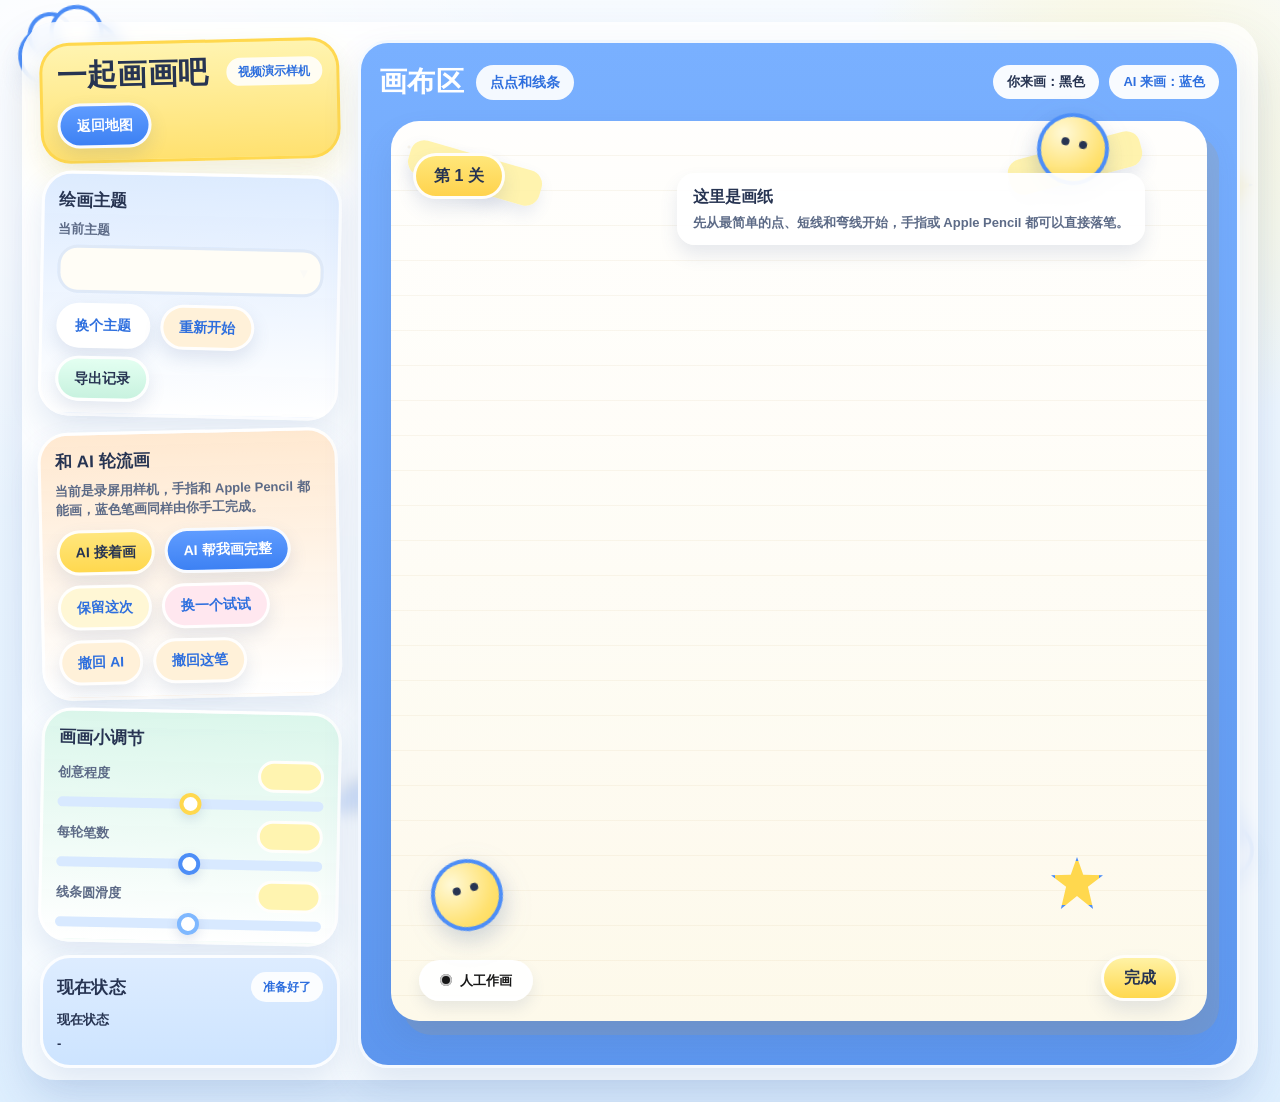
==== commit 88165bb6: "Clarify and tighten finger drawing support" ====
--- a/level.html
+++ b/level.html
@@ -61,7 +61,7 @@
 
           <section class="card panel-card panel-peach tilt-left">
             <h2>和 AI 轮流画</h2>
-            <p class="panel-help">当前是录屏用样机，蓝色笔画同样由你手工完成。</p>
+            <p class="panel-help">当前是录屏用样机，手指和 Apple Pencil 都能画，蓝色笔画同样由你手工完成。</p>
             <div class="button-row">
               <button id="btnGenerateAI">AI 接着画</button>
               <button id="btnGenerateFullAI">AI 帮我画完整</button>
@@ -138,7 +138,7 @@
               <div class="level-badge" id="textBoardLevel">第 1 关</div>
               <div class="board-note">
                 <strong id="textBoardNoteTitle">这里是画纸</strong>
-                <span id="textBoardNoteDescription">先从最简单的点、短线和弯线开始，熟悉轮流作画的节奏。</span>
+                <span id="textBoardNoteDescription">先从最简单的点、短线和弯线开始，手指或 Apple Pencil 都可以直接落笔。</span>
               </div>
               <div class="board-smile board-smile-top"></div>
               <div class="board-smile board-smile-bottom"></div>
--- a/style.css
+++ b/style.css
@@ -1161,6 +1161,8 @@
   box-shadow:
     12px 14px 0 rgba(183, 157, 107, 0.18),
     0 18px 32px rgba(74, 99, 149, 0.14);
+  touch-action: none;
+  overscroll-behavior: contain;
 }
 
 #sketch::before {
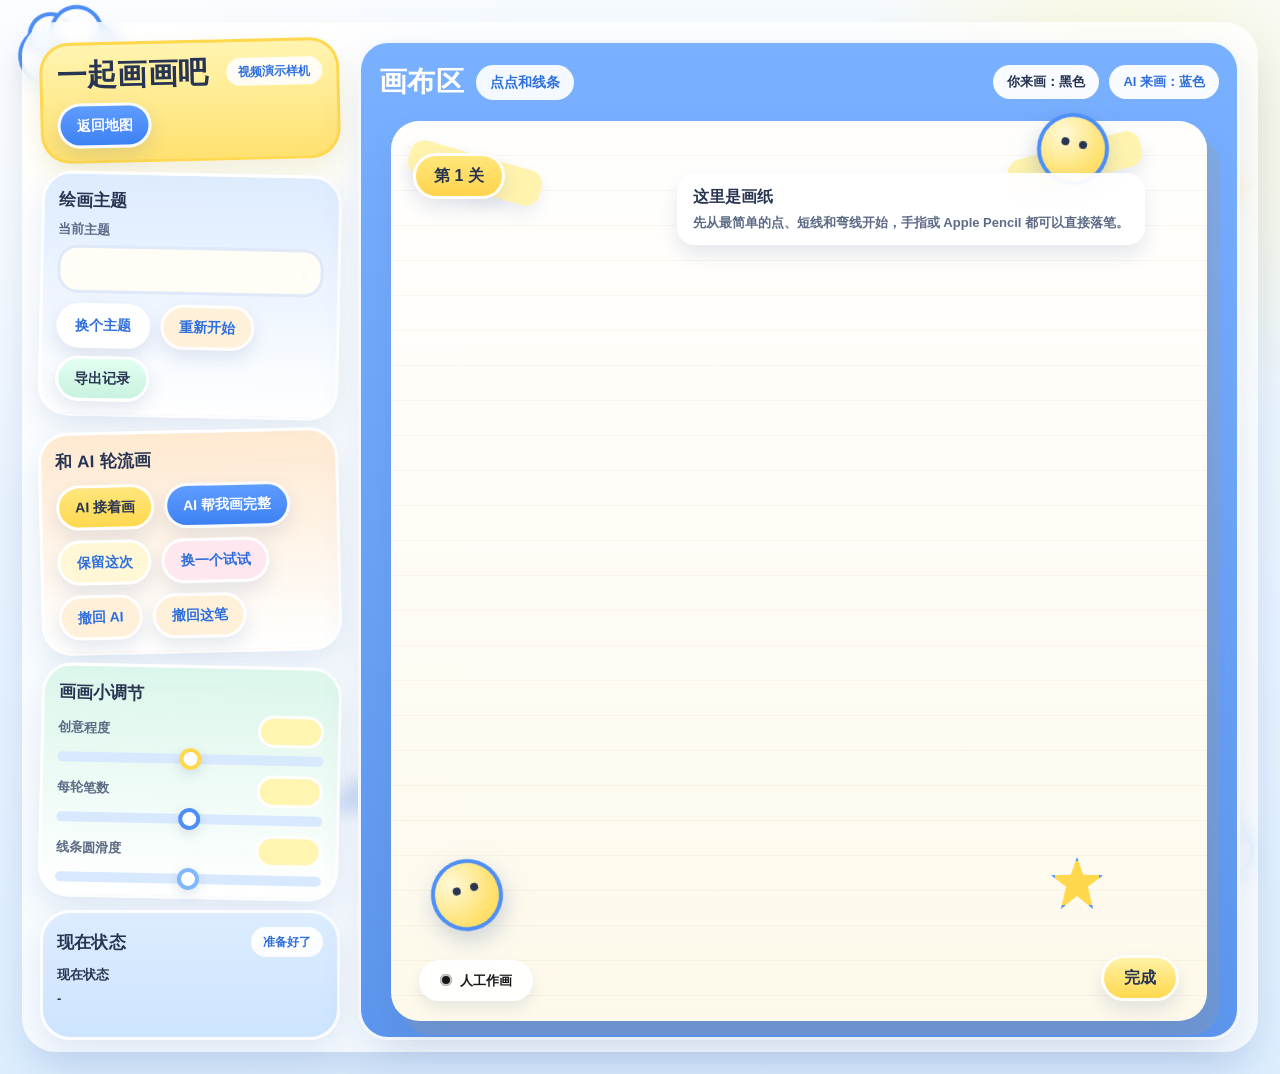
==== commit 4108ea71: "Remove extra drawing hint copy" ====
--- a/level.html
+++ b/level.html
@@ -61,7 +61,6 @@
 
           <section class="card panel-card panel-peach tilt-left">
             <h2>和 AI 轮流画</h2>
-            <p class="panel-help">当前是录屏用样机，手指和 Apple Pencil 都能画，蓝色笔画同样由你手工完成。</p>
             <div class="button-row">
               <button id="btnGenerateAI">AI 接着画</button>
               <button id="btnGenerateFullAI">AI 帮我画完整</button>
